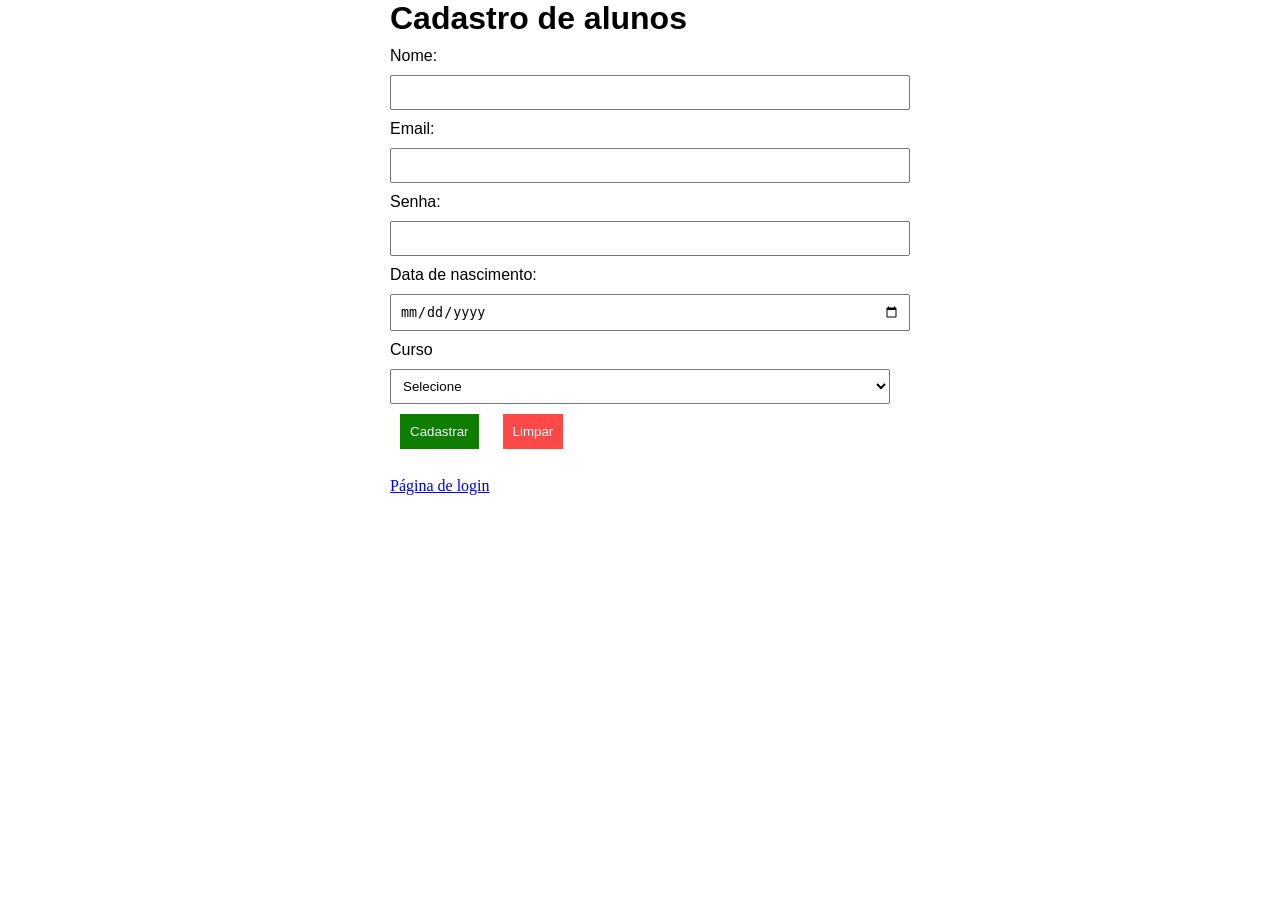
==== index.html @ d5c38b6f "formulario" ====
<!DOCTYPE html> 
<html lang="pt-br"> 
<head>
    <meta charset="UTF-8">
    <meta name="viewport" content="width=device-width, initial-scale=1.0">
    <title>Document</title>
    <link rel="stylesheet" href="./css/formulario.css">
</head>

<body>
    <div class="container">
 <h1>Cadastro de alunos</h1>

    <form>

        <div class="tutor">
        </div>
        <div class="form-control">
            <label for="nome">Nome:</label>
            <input type="text"  id="nome">
        </div>

        <div class="form-control">
            <label for="email">Email:</label>
            <input type="email" id="email">
        </div>

        <div class="form-control">
            <label for="senha">Senha:</label>
            <input type="password" id="senha"/>
        </div>

        <div class="form-control">
            <label for="data">Data de nascimento:</label>
            <input type="date" id="data"/>
        </div>

        <div class="form-control">
            <label for="curso">Curso</label>
       <select id="curso">
        <option value="">Selecione</option>
        <option value="informatica">Informática</option>
        <option value="progamacao">Programação</option>
       </select>
        </div>

        <div class="form-control">
            <button type="submit" class="btn-cadastro">Cadastrar</button>
            <button type="reset" class="btn-limpar">Limpar</button>
        </div>
    </form>
    <br>
    <a href="login.html">Página de login</a>
    </div>
     
</body>
</html>
---- css/formulario.css ----
*{
    margin: 0;
    padding: 0;
}

body{
    background: white;
}

.container{
    max-width: 500px;
    /*centralizar*/
    margin: auto;
}

h1{
    font-family: Arial, Helvetica, sans-serif;
}

label{
    display: block;
    margin-bottom: 10px;
    margin-top: 10px;
    font-family: Arial, Helvetica, sans-serif;
}

input,
select{
    width: 100%;
    padding: 8px;
}

.btn-cadastro, .btn-limpar{
    background: rgb(15, 126, 0);
    color: aliceblue;
    padding: 10px;
    border: 0;
    margin: 10px;
    cursor: pointer;
    
}

.btn-limpar{
    background: rgb(255, 73, 73);
}
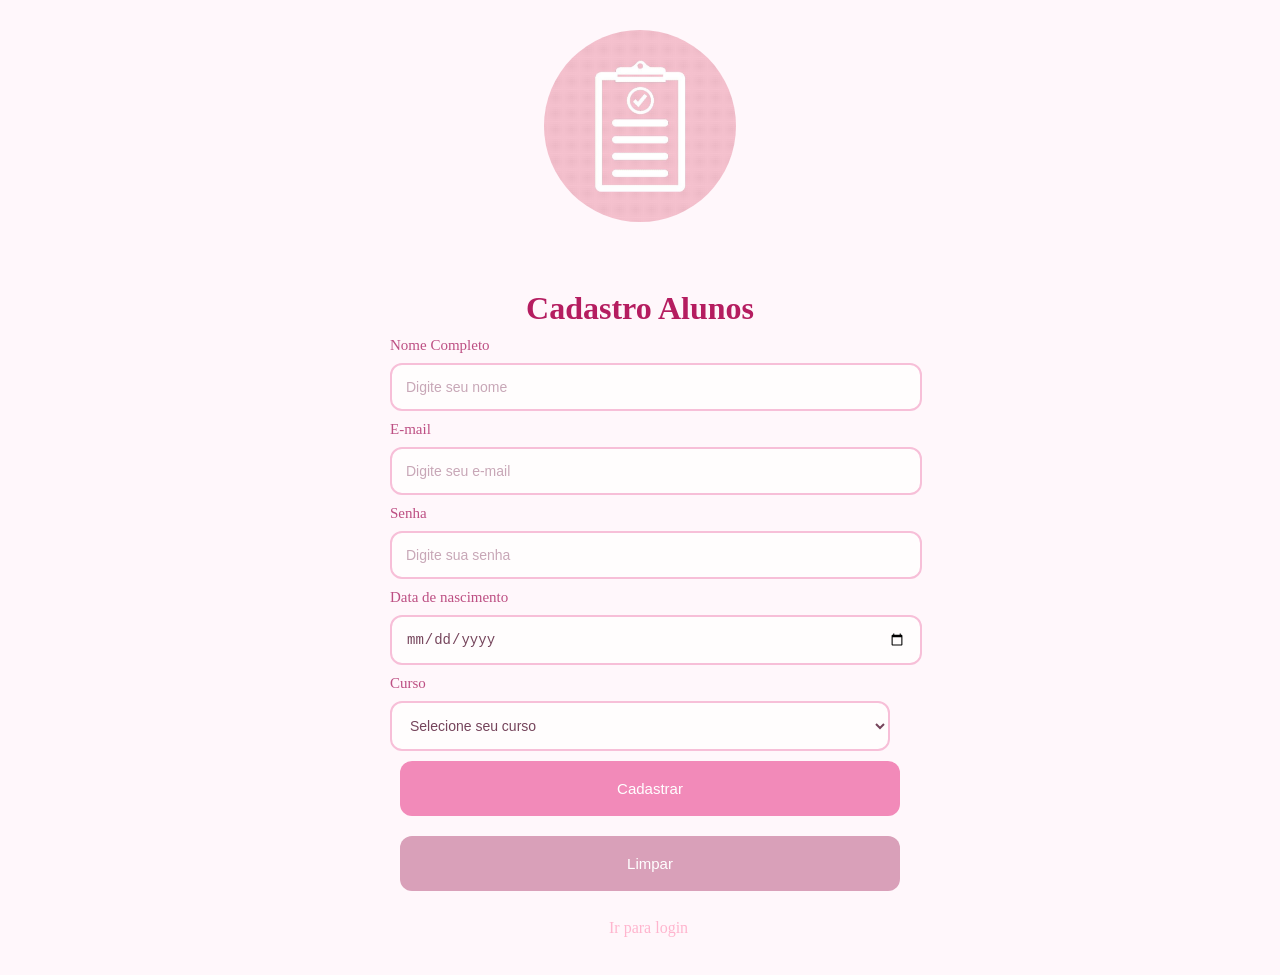
==== commit 7951a0d4: "atualizacao" ====
--- a/index.html
+++ b/index.html
@@ -3,44 +3,50 @@
 <head>
     <meta charset="UTF-8">
     <meta name="viewport" content="width=device-width, initial-scale=1.0">
-    <title>Document</title>
+    <title>Cadastro</title>
     <link rel="stylesheet" href="./css/formulario.css">
 </head>
 
 <body>
+      <div class="imagem">
+        <img src="img/cadastro.jpg" alt="cadastro">
+    </div>
     <div class="container">
- <h1>Cadastro de alunos</h1>
+ <h1>Cadastro Alunos</h1>
 
     <form>
 
-        <div class="tutor">
+        <div class="campo">
         </div>
         <div class="form-control">
-            <label for="nome">Nome:</label>
-            <input type="text"  id="nome">
+            <label for="nome">Nome Completo</label>
+            <input type="text"  id="nome" placeholder="Digite seu nome">
         </div>
 
         <div class="form-control">
-            <label for="email">Email:</label>
-            <input type="email" id="email">
+            <label for="email">E-mail</label>
+            <input type="email" id="email" placeholder="Digite seu e-mail">
         </div>
 
         <div class="form-control">
-            <label for="senha">Senha:</label>
-            <input type="password" id="senha"/>
+            <label for="senha">Senha</label>
+            <input type="password" id="senha" placeholder="Digite sua senha"/>
         </div>
 
         <div class="form-control">
-            <label for="data">Data de nascimento:</label>
+            <label for="data">Data de nascimento</label>
             <input type="date" id="data"/>
         </div>
 
         <div class="form-control">
             <label for="curso">Curso</label>
        <select id="curso">
-        <option value="">Selecione</option>
+        <option value="">Selecione seu curso</option>
         <option value="informatica">Informática</option>
         <option value="progamacao">Programação</option>
+        <option value="progamacao">Administração</option>
+        <option value="progamacao">Back-end</option>
+        <option value="progamacao">Excel</option>
        </select>
         </div>
 
@@ -50,7 +56,7 @@
         </div>
     </form>
     <br>
-    <a href="login.html">Página de login</a>
+    <a href="login.html">Ir para login</a>
     </div>
      
 </body>
--- a/css/formulario.css
+++ b/css/formulario.css
@@ -1,46 +1,89 @@
 *{
     margin: 0;
     padding: 0;
+    
 }
 
 body{
-    background: white;
+    background: #fff7fb;;
 }
 
 .container{
+    width: 100%;
     max-width: 500px;
     /*centralizar*/
     margin: auto;
+    padding: 38px;
 }
 
 h1{
-    font-family: Arial, Helvetica, sans-serif;
+    text-align: center;
+    font-size: 32px;
+    color: #b51d60;
+   
 }
+
 
 label{
     display: block;
     margin-bottom: 10px;
     margin-top: 10px;
-    font-family: Arial, Helvetica, sans-serif;
+    color: #bd4f83;
+    font-size: 15px;
+    margin-bottom: 9px; 
+    
 }
 
 input,
 select{
     width: 100%;
-    padding: 8px;
+    padding: 14px;
+    border: 1.5px solid #f0bfd5;
+    border-radius: 12px;
+    background: #fffdfd;
+    color: #75445b;
+    font-size: 14px;
+    border: 2px solid #f7bfd8;
+}
+
+input::placeholder{
+color: #c8a7b7;
 }
 
 .btn-cadastro, .btn-limpar{
-    background: rgb(15, 126, 0);
-    color: aliceblue;
-    padding: 10px;
-    border: 0;
+    background: #f28ab9;
+    border: none;
     margin: 10px;
     cursor: pointer;
-    
+    border-radius: 12px;
+    color: white;
+    font-size: 15px;
+  width: 100%;
+    padding: 19px;
+}
+.btn-limpar{
+    background: #d9a0b9;
 }
 
-.btn-limpar{
-    background: rgb(255, 73, 73);
+.container a{
+     color: #ffb5ce;
+    text-decoration: none;
+    margin-left: 219px;
 }
 
+.imagem{
+      border-radius: 400px;
+    width: 100%;
+    display: flex;
+    justify-content: center;
+    align-items: center;
+    margin-top: 30px;
+}
+
+.imagem img{
+width: 15%;
+border-radius: 100%;
+margin-bottom: 30px;
+}
+
+
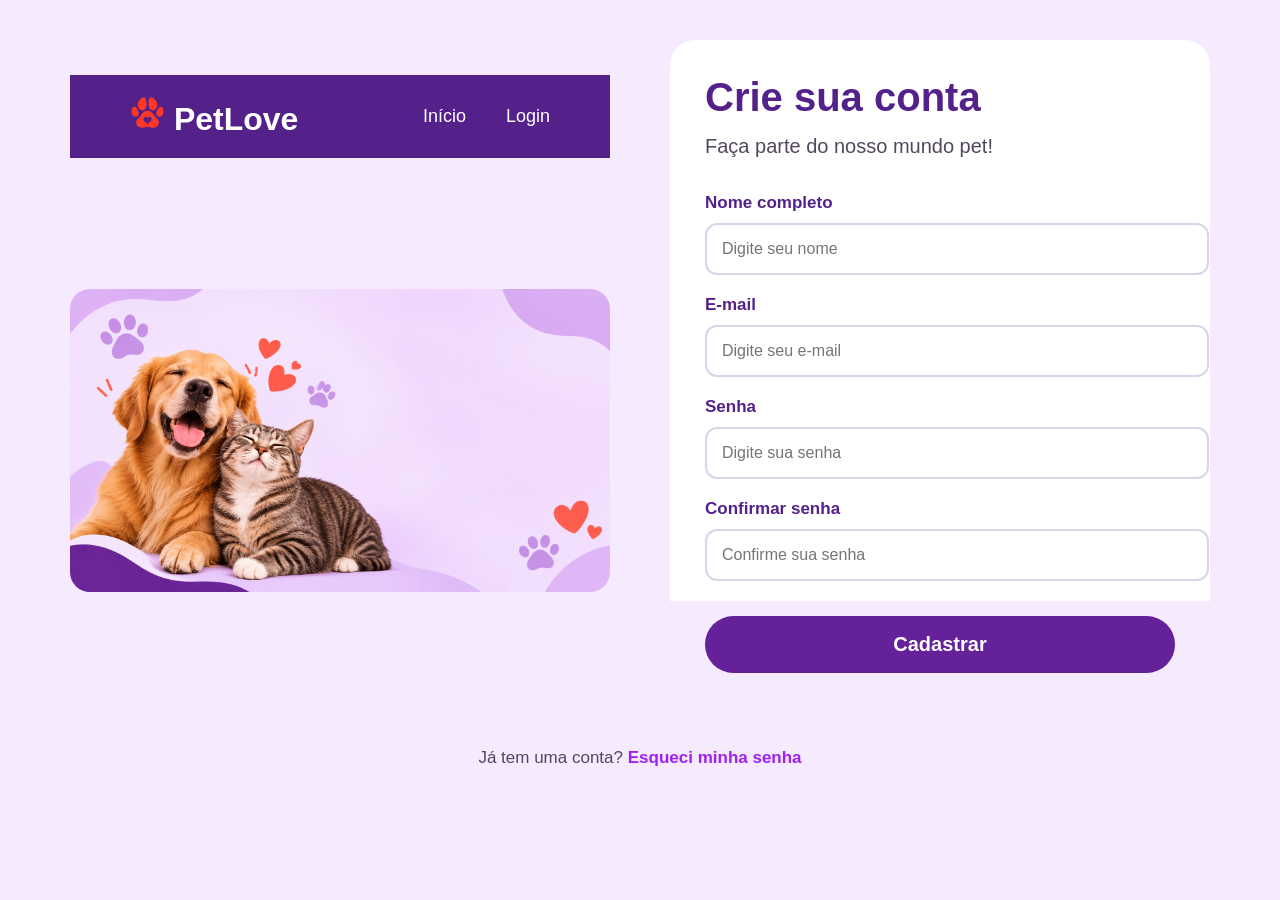
==== commit bcda6397: "atualização" ====
--- a/index.html
+++ b/index.html
@@ -1,63 +1,61 @@
-<!DOCTYPE html> 
-<html lang="pt-br"> 
+<!DOCTYPE html>
+<html lang="pt-br">
 <head>
     <meta charset="UTF-8">
     <meta name="viewport" content="width=device-width, initial-scale=1.0">
-    <title>Cadastro</title>
-    <link rel="stylesheet" href="./css/formulario.css">
+    <title>PetLove</title>
+     <link rel="stylesheet" href="./css/formulario.css">
 </head>
-
 <body>
-      <div class="imagem">
-        <img src="img/cadastro.jpg" alt="cadastro">
-    </div>
-    <div class="container">
- <h1>Cadastro Alunos</h1>
 
     <form>
+      <div class="boas-vindas">
+        <h1>
+            <img class="patinha" src="./img/patinha-love.webp" alt="patinha" >
+            PetLove</h1>
+         <nav>
+                <a href="#">Início</a>
+                <a href="#">Login</a>
+            </nav>
+      </div>
 
-        <div class="campo">
+        <div class="img">
+            <img src="./img/img-fundo.png" alt="pet">
         </div>
-        <div class="form-control">
-            <label for="nome">Nome Completo</label>
-            <input type="text"  id="nome" placeholder="Digite seu nome">
+      
+        <div class="cadastro">
+
+            <h2>Crie sua conta</h2>
+            <p>Faça parte do nosso mundo pet!</p>
         </div>
+          
+         <div class="form-control">
+            <label for="nome">Nome completo</label>
+            <input type="text" id="nome" placeholder="Digite seu nome">
+         </div>
 
-        <div class="form-control">
+          <div class="form-control">
             <label for="email">E-mail</label>
             <input type="email" id="email" placeholder="Digite seu e-mail">
-        </div>
+         </div>
 
-        <div class="form-control">
+          <div class="form-control">
             <label for="senha">Senha</label>
-            <input type="password" id="senha" placeholder="Digite sua senha"/>
-        </div>
+            <input type="password" id="senha" placeholder="Digite sua senha">
+         </div>
 
-        <div class="form-control">
-            <label for="data">Data de nascimento</label>
-            <input type="date" id="data"/>
-        </div>
+         <div class="form-control">
+              <label for="senha">Confirmar senha</label>
+              <input type="password" placeholder="Confirme sua senha">
+         </div>
 
-        <div class="form-control">
-            <label for="curso">Curso</label>
-       <select id="curso">
-        <option value="">Selecione seu curso</option>
-        <option value="informatica">Informática</option>
-        <option value="progamacao">Programação</option>
-        <option value="progamacao">Administração</option>
-        <option value="progamacao">Back-end</option>
-        <option value="progamacao">Excel</option>
-       </select>
-        </div>
+            <button type="submit">Cadastrar</button>
 
-        <div class="form-control">
-            <button type="submit" class="btn-cadastro">Cadastrar</button>
-            <button type="reset" class="btn-limpar">Limpar</button>
-        </div>
     </form>
-    <br>
-    <a href="login.html">Ir para login</a>
-    </div>
-     
+
+    <p class="entrar">
+        Já tem uma conta? <a href="#">Esqueci minha senha</a>
+    </p>
+    
 </body>
 </html>
--- a/css/formulario.css
+++ b/css/formulario.css
@@ -1,89 +1,193 @@
 *{
     margin: 0;
     padding: 0;
+}
+
+body{
+     font-family: Arial, sans-serif;
+    background-color: #F5EAFE;
+}
+
+.boas-vindas {
+    background-color: #54218B;
+    color: white;
+
+    display: flex;
+    align-items: center;
+    justify-content: space-between;
+
+    padding: 20px 60px;
+}
+
+.boas-vindas h1{
+    font-family: 'Roboto', sans-serif;
+    font-weight: bold;
+}
+.boas-vindas h1 img {
+    width: 35px;
+    height: 35px;
     
 }
 
-body{
-    background: #fff7fb;;
+.boas-vindas nav {
+    display: flex;
+    gap: 40px;
 }
 
-.container{
-    width: 100%;
-    max-width: 500px;
-    /*centralizar*/
-    margin: auto;
-    padding: 38px;
-}
-
-h1{
-    text-align: center;
-    font-size: 32px;
-    color: #b51d60;
-   
+.boas-vindas nav a {
+    color: white;
+    text-decoration: none;
+    font-size: 18px;
 }
 
 
-label{
-    display: block;
-    margin-bottom: 10px;
-    margin-top: 10px;
-    color: #bd4f83;
-    font-size: 15px;
-    margin-bottom: 9px; 
-    
+form {
+    display: grid;
+    grid-template-columns: 45% 45%;
+    justify-content: space-around;
+    align-items: center;
+
+    padding: 40px;
 }
 
-input,
-select{
-    width: 100%;
-    padding: 14px;
-    border: 1.5px solid #f0bfd5;
-    border-radius: 12px;
-    background: #fffdfd;
-    color: #75445b;
-    font-size: 14px;
-    border: 2px solid #f7bfd8;
-}
-
-input::placeholder{
-color: #c8a7b7;
-}
-
-.btn-cadastro, .btn-limpar{
-    background: #f28ab9;
-    border: none;
-    margin: 10px;
-    cursor: pointer;
-    border-radius: 12px;
-    color: white;
-    font-size: 15px;
-  width: 100%;
-    padding: 19px;
-}
-.btn-limpar{
-    background: #d9a0b9;
-}
-
-.container a{
-     color: #ffb5ce;
-    text-decoration: none;
-    margin-left: 219px;
-}
-
-.imagem{
-      border-radius: 400px;
-    width: 100%;
+.img {
+    grid-column: 1;
+    grid-row: 2 / span 6;
     display: flex;
     justify-content: center;
     align-items: center;
-    margin-top: 30px;
 }
 
-.imagem img{
-width: 15%;
-border-radius: 100%;
-margin-bottom: 30px;
+.img img {
+    width: 100%;
+    max-width: 650px;
+    border-radius: 20px;
 }
 
 
+.cadastro {
+    grid-column: 2;
+    background-color: white;
+
+    padding: 35px;
+    border-radius: 25px 25px 0 0;
+}
+
+.cadastro h2 {
+    color: #54218B;
+    font-size: 40px;
+    margin-bottom: 15px;
+}
+
+.cadastro p {
+    color: #51485D;
+    font-size: 20px;
+}
+
+
+.form-control {
+    grid-column: 2;
+    background-color: white;
+    padding: 0 35px;
+}
+
+.form-control label {
+    display: block;
+    color: #54218B;
+
+    font-size: 17px;
+    font-weight: bold;
+
+    margin-bottom: 10px;
+}
+
+.form-control input {
+    width: 100%;
+    padding: 15px;
+
+    border: 2px solid #DDD3E8;
+    border-radius: 12px;
+
+    font-size: 16px;
+    outline: none;
+
+    margin-bottom: 20px;
+}
+
+.form-control input:focus {
+    border-color: #64219A;
+}
+
+
+
+form button {
+    grid-column: 2;
+
+    margin: 15px 35px;
+    padding: 17px;
+
+    background-color: #64219A;
+    color: white;
+
+    border: none;
+    border-radius: 30px;
+
+    font-size: 20px;
+    font-weight: bold;
+
+    cursor: pointer;
+}
+
+.entrar {
+    text-align: center;
+    color: #51485D;
+    font-size: 17px;
+    margin: 20px;
+}
+
+.entrar a {
+    color: #A020F0;
+    font-weight: bold;
+    text-decoration: none;
+}
+
+.entrar a:hover {
+    color: #F15B50;
+}
+
+@media (max-width: 768px) {
+
+    .boas-vindas {
+        flex-direction: column;
+        gap: 20px;
+    }
+
+    .boas-vindas nav {
+        gap: 15px;
+        flex-wrap: wrap;
+        justify-content: center;
+    }
+
+    form {
+        display: flex;
+        flex-direction: column;
+        padding: 20px;
+    }
+
+    .img {
+        width: 100%;
+    }
+
+    .img img {
+        width: 100%;
+    }
+
+    .cadastro,
+    .form-control {
+        width: 100%;
+    }
+
+    form button {
+        width: calc(100% - 70px);
+    }
+}
